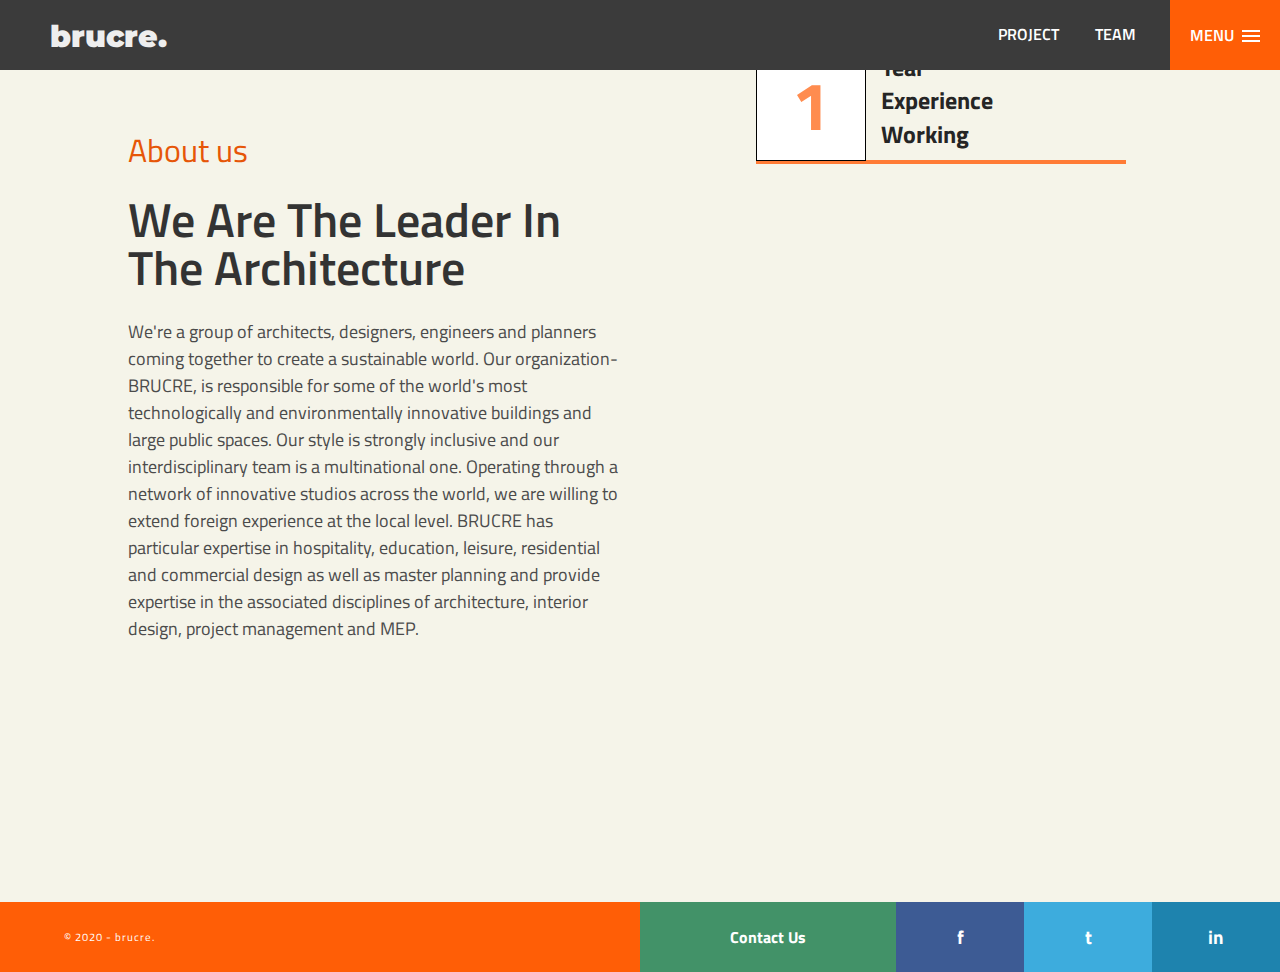
==== aboutUs.html @ 2bd073b2 "About us Added; Team Refactored" ====
<!DOCTYPE html>
<html lang="en">

<head>
    <meta http-equiv="Content-Type" content="text/html; charset=UTF-8" />
    <meta name="viewport" content="width=device-width, initial-scale=1, maximum-scale=1.0" />
    <title>Brucre.</title>

    <!-- CSS  -->
    <link href="https://fonts.googleapis.com/icon?family=Material+Icons" rel="stylesheet">
    <link href="https://fonts.googleapis.com/css2?family=Montserrat:wght@200;900&display=swap" rel="stylesheet">
    <link href='http://fonts.googleapis.com/css?family=Titillium+Web:400,600,700' rel='stylesheet' type='text/css'>
    <link href="https://fonts.googleapis.com/css2?family=Archivo+Black&display=swap" rel="stylesheet">
    <!-- <link href="css/materialize.css" type="text/css" rel="stylesheet" media="screen,projection" /> -->
    <link href="css/style.css" type="text/css" rel="stylesheet" media="screen,projection" />
    <link rel="stylesheet" type="text/css" href="css/navbar.css" />
    <link rel="stylesheet" type="text/css" href="css/aboutUs.css" />
    <link rel="stylesheet" type="text/css" href="css/footer.css" />

</head>

<body>
    <header>
        <a id="cd-logo" href="index.html">
            <h1 class="brand-logo">brucre.</h1>
        </a>

        <nav id="cd-top-nav">
            <ul>
                <li><a href="project.html">Project</a></li>
                <li><a href="team.html">Team</a></li>
            </ul>
        </nav>
        <a id="cd-menu-trigger" href="#0"><span class="cd-menu-text">Menu</span><span class="cd-menu-icon"></span></a>
    </header>
    <main class="cd-main-content">

        <!-- put your content here -->

        <section class="contain">
            <div class="section-left">
                <div>
                    <h1 class="about-title">About us</h1>
                    <h1 class="about-heading">
                        We Are The Leader In The Architecture
                    </h1>
                    <h1 class="about-body">
                        We're a group of architects, designers, engineers and planners coming together to create a
                        sustainable world. Our organization- BRUCRE, is responsible for some of the world's most
                        technologically and environmentally innovative buildings and large public spaces. Our style is
                        strongly inclusive and our interdisciplinary team is a multinational one. Operating through a
                        network of innovative studios across the world, we are willing to extend foreign experience at
                        the local level. BRUCRE has particular expertise in hospitality, education, leisure, residential
                        and commercial design as well as master planning and provide expertise in the associated
                        disciplines of architecture, interior design, project management and MEP.
                    </h1>
                </div>

            </div>
            <div class="section-right ">
               <!--Image Column-->
               <div class="image-column">
                <div class="inner-column">
                    <div class="image">
                        <img src="https://i.ibb.co/vQbkKj7/about.jpg" alt="">
                        <div class="overlay-box">
                            <div class="year-box"><span class="number">1</span>Year <br> Experience <br> Working</div>
                        </div>
                    </div>
                </div>
            </div>
            


            </div>
        </section>

    </main> <!-- cd-main-content -->

    <nav id="cd-lateral-nav">
        <ul class="cd-navigation">
            <li class="item-has-children">
                <a href="#0">Services</a>
                <ul class="sub-menu">
                    <li><a href="#0">Architectural Design</a></li>
                    <li><a href="#0">Interior Design</a></li>
                    <li><a href="#0">Project Management</a></li>
                    <li><a href="#0">Turnkey Development</a></li>
                </ul>
            </li> <!-- item-has-children -->


        </ul> <!-- cd-navigation -->

        <ul class="cd-navigation cd-single-item-wrapper">
            <li><a class="current" href="index.html">Home</a></li>
            <li><a href="project.html">Projects</a></li>
            <li><a href="#0">Pricing</a></li>
            <li><a href="#0">Support</a></li>
        </ul> <!-- cd-single-item-wrapper -->

        <ul class="cd-navigation cd-single-item-wrapper">
            <li><a href="aboutUs.html">About Us</a></li>
            <li><a href="team.html">Team</a></li>
            <li><a href="#0">Terms &amp; Conditions</a></li>
            <li><a href="#0">Careers</a></li>
            <li><a href="#0">Students</a></li>
        </ul> <!-- cd-single-item-wrapper -->

        <div class="cd-navigation socials">
            <a class="cd-twitter cd-img-replace" href="#0">Twitter</a>
            <a class="cd-github cd-img-replace" href="#0">Git Hub</a>
            <a class="cd-facebook cd-img-replace" href="#0">Facebook</a>
            <a class="cd-google cd-img-replace" href="#0">Google Plus</a>
        </div> <!-- socials -->
    </nav>


    <!-- FOOTER -->

    <footer>
        <div class="copyright">
            <p>&copy 2020 - brucre.</p>
        </div>
        <div class="social">
            <a href="#" class="support">Contact Us</a>
            <a href="#" class="face">f</a>
            <a href="#" class="tweet">t</a>
            <a href="#" class="linked">in</a>
        </div>
    </footer>
    <!-- END - FOOTER -->

    <!--  Scripts-->

    <script src="https://ajax.googleapis.com/ajax/libs/jquery/3.5.1/jquery.min.js"></script>
    <!-- <script src="js/materialize.js"></script> -->
    <script src="js/init.js"></script>
    <script></script>
</body>

</html>
---- css/style.css ----
/* @import url('https://fonts.googleapis.com/css2?family=Montserrat:wght@600&display=swap'); */


/* brucre hex #ff5e06 */

/* 
.nav-wrapper {
  height: 5rem;
}

.custom_theme {
  background: #1b1b1b;
} */

.brand-logo {
  font-family: 'Montserrat', sans-serif !important;
  font-weight: 900;
}

.desc {
  /* position: absolute;
  top: 100%; */
  width: 100%;
  height: auto;
  background: #ff5e06;
  color: #ffffff;
  text-align: center;
  overflow: hidden;


}

.descTitle {
  font-size: 4.3rem;
  margin: 15% 10% 0 10%;
  line-height: 5rem;
  font-family: 'Archivo Black', sans-serif;
}

.descBody {
  margin: 4% 10% 10% 10%;
  font-size: 1.2rem;
  line-height: 1.7rem;
  font-family: 'Montserrat', sans-serif !important;
  font-weight: 100;
}

@media screen and (max-width: 768px) {
  .descTitle {
    font-size: 2.3rem;
    margin: 10% 8% 0 8%;
    line-height: normal;

  }

  .descBody {
    margin: 4% 10% 10% 10%;
    font-size: 0.9rem;
  }
}
---- css/navbar.css ----
/* http://meyerweb.com/eric/tools/css/reset/ 
   v2.0 | 20110126
   License: none (public domain)
*/

html,
body,
div,
span,
applet,
object,
iframe,
h1,
h2,
h3,
h4,
h5,
h6,
p,
blockquote,
pre,
a,
abbr,
acronym,
address,
big,
cite,
code,
del,
dfn,
em,
img,
ins,
kbd,
q,
s,
samp,
small,
strike,
strong,
sub,
sup,
tt,
var,
b,
u,
i,
center,
dl,
dt,
dd,
ol,
ul,
li,
fieldset,
form,
label,
legend,
table,
caption,
tbody,
tfoot,
thead,
tr,
th,
td,
article,
aside,
canvas,
details,
embed,
figure,
figcaption,
footer,
header,
hgroup,
menu,
nav,
output,
ruby,
section,
summary,
time,
mark,
audio,
video {
    margin: 0;
    padding: 0;
    border: 0;
    font-size: 100%;
    font: inherit;
    vertical-align: baseline;
}

/* HTML5 display-role reset for older browsers */
article,
aside,
details,
figcaption,
figure,
footer,
header,
hgroup,
menu,
nav,
section,
main {
    display: block;
    
}

body {
    line-height: 1;
}

ol,
ul {
    list-style: none;
}

blockquote,
q {
    quotes: none;
}

blockquote:before,
blockquote:after,
q:before,
q:after {
    content: '';
    content: none;
}

table {
    border-collapse: collapse;
    border-spacing: 0;
}


/* -------------------------------- 

Primary style

-------------------------------- */
html * {
    -webkit-font-smoothing: antialiased;
    -moz-osx-font-smoothing: grayscale;
}

*,
*:after,
*:before {
    -webkit-box-sizing: border-box;
    -moz-box-sizing: border-box;
    box-sizing: border-box;
}

html,
body {
    /* you need to set this to assign to the main element a min height of 100% */
    height: 100%;
}

body {
    font-size: 100%;
    font-family: "Titillium Web", sans-serif !important;
    color: #4e6361;
    background-color: #f5f4e9;
}

a {
    color: #eeeeee;
    text-decoration: none;
}

/* -------------------------------- 
  
  Modules - reusable parts of our design
  
  -------------------------------- */
.cd-img-replace {
    /* replace text with a background-image */
    display: inline-block;
    overflow: hidden;
    text-indent: 100%;
    white-space: nowrap;
}

.overflow-hidden {
    overflow: hidden;
}

/* -------------------------------- 
  
  Main components 
  
  -------------------------------- */
.cd-main-content {
    /* set a min-height and a z-index to be sure that the main element completely covers the lateral menu */
    min-height: 100%;
    position: relative;
    background-color: #f5f4e9;
    z-index: 2;
    padding-top: 50px;
    /* Force Hardware Acceleration in WebKit */
    -webkit-transform: translateZ(0);
    -webkit-backface-visibility: hidden;
    -webkit-transition-property: -webkit-transform;
    -moz-transition-property: -moz-transform;
    transition-property: transform;
    -webkit-transition-duration: 0.4s;
    -moz-transition-duration: 0.4s;
    transition-duration: 0.4s;
}

.cd-main-content.lateral-menu-is-open {
    /* translate to show the lateral menu - all content needs to be put in the .cd-main-content to translate*/
    -webkit-transform: translateX(-260px);
    -moz-transform: translateX(-260px);
    -ms-transform: translateX(-260px);
    -o-transform: translateX(-260px);
    transform: translateX(-260px);
}

@media only screen and (min-width: 768px) {
    .cd-main-content {
        padding-top: 70px;
    }
}

header {
    position: fixed;
    top: 0;
    left: 0;
    height: 50px;
    width: 100%;

    /* navbar color */
    background: #3b3b3b;
    
    
    z-index: 3;
    /* Force Hardware Acceleration in WebKit */
    -webkit-transform: translateZ(0);
    -webkit-backface-visibility: hidden;
    -webkit-transition-property: -webkit-transform;
    -moz-transition-property: -moz-transform;
    transition-property: transform;
    -webkit-transition-duration: 0.4s;
    -moz-transition-duration: 0.4s;
    transition-duration: 0.4s;
}

header.lateral-menu-is-open {
    /* translate to show the lateral menu */
    -webkit-transform: translateX(-260px);
    -moz-transform: translateX(-260px);
    -ms-transform: translateX(-260px);
    -o-transform: translateX(-260px);
    transform: translateX(-260px);
}

header.is-fixed {
    position: fixed;
}

@media only screen and (min-width: 768px) {
    header {
        height: 70px;
    }
}

#cd-logo {
    display: block;
    float: none;
    text-align: center;
    margin: 12px 0 0 20px;
    font-size: 1.9rem;
}

#cd-logo img {
    display: block;
}

@media only screen and (min-width: 768px) {
    #cd-logo {
        margin: 22px 0 0 50px;
        float: left;
    }
}

#cd-top-nav {
    position: absolute;
    top: 0;
    right: 120px;
    height: 100%;
    display: none;
}

#cd-top-nav ul {
    height: 100%;
    padding-top: 18px;
}

#cd-top-nav li {
    display: inline-block;
    margin-right: 1em;
}

#cd-top-nav a {
    display: inline-block;
    padding: .5em;
    color: #FFF;
    text-transform: uppercase;
    font-weight: 600;
}

#cd-top-nav a.current {
    background-color: #242e30;
}

.no-touch #cd-top-nav a:hover {
    color: rgba(255, 255, 255, 0.7);
}

@media only screen and (min-width: 768px) {
    #cd-top-nav {
        display: block;
    }
}

#cd-menu-trigger {
    position: absolute;
    right: 0;
    top: 0;
    height: 100%;
    width: 50px;
    background-color: #ff5e06;
}

#cd-menu-trigger .cd-menu-text {
    height: 100%;
    text-transform: uppercase;
    color: #FFF;
    font-weight: 600;
    display: none;
}

#cd-menu-trigger .cd-menu-icon {
    /* this span is the central line in the menu menu */
    display: inline-block;
    position: absolute;
    left: 50%;
    top: 50%;
    bottom: auto;
    right: auto;
    -webkit-transform: translateX(-50%) translateY(-50%);
    -moz-transform: translateX(-50%) translateY(-50%);
    -ms-transform: translateX(-50%) translateY(-50%);
    -o-transform: translateX(-50%) translateY(-50%);
    transform: translateX(-50%) translateY(-50%);
    width: 18px;
    height: 2px;
    background-color: #FFF;
    /* these are the upper and lower lines in the menu menu */
}

#cd-menu-trigger .cd-menu-icon::before,
#cd-menu-trigger .cd-menu-icon:after {
    content: '';
    width: 100%;
    height: 100%;
    position: absolute;
    background-color: inherit;
    left: 0;
}

#cd-menu-trigger .cd-menu-icon::before {
    bottom: 5px;
}

#cd-menu-trigger .cd-menu-icon::after {
    top: 5px;
}

#cd-menu-trigger.is-clicked .cd-menu-icon {
    background-color: rgba(255, 255, 255, 0);
}

#cd-menu-trigger.is-clicked .cd-menu-icon::before,
#cd-menu-trigger.is-clicked .cd-menu-icon::after {
    background-color: white;
}

#cd-menu-trigger.is-clicked .cd-menu-icon::before {
    bottom: 0;
    -webkit-transform: rotate(45deg);
    -moz-transform: rotate(45deg);
    -ms-transform: rotate(45deg);
    -o-transform: rotate(45deg);
    transform: rotate(45deg);
}

#cd-menu-trigger.is-clicked .cd-menu-icon::after {
    top: 0;
    -webkit-transform: rotate(-45deg);
    -moz-transform: rotate(-45deg);
    -ms-transform: rotate(-45deg);
    -o-transform: rotate(-45deg);
    transform: rotate(-45deg);
}

@media only screen and (min-width: 768px) {
    #cd-menu-trigger {
        width: 110px;
        padding-left: 1.25em;
    }

    #cd-menu-trigger .cd-menu-text {
        display: inline-block;
        line-height: 70px;
    }

    #cd-menu-trigger .cd-menu-icon {
        left: auto;
        right: 1.25em;
        -webkit-transform: translateX(0);
        -moz-transform: translateX(0);
        -ms-transform: translateX(0);
        -o-transform: translateX(0);
        transform: translateX(0);
    }
}

#cd-lateral-nav {
    position: fixed;
    height: 100%;
    right: 0;
    top: 0;
    visibility: hidden;
    /* the secondary navigation is covered by the main element */
    z-index: 1;
    width: 260px;
    background-color: #242e30;
    overflow-y: auto;
    /* Force Hardware Acceleration in WebKit */
    -webkit-transform: translateZ(0);
    -webkit-backface-visibility: hidden;
    -webkit-transition: -webkit-transform .4s 0s, visibility 0s .4s;
    -moz-transition: -moz-transform .4s 0s, visibility 0s .4s;
    transition: transform .4s 0s, visibility 0s .4s;
    /* this creates the subtle slide in animation of the navigation */
    -webkit-transform: translateX(80px);
    -moz-transform: translateX(80px);
    -ms-transform: translateX(80px);
    -o-transform: translateX(80px);
    transform: translateX(80px);
}

#cd-lateral-nav .cd-navigation {
    margin: 10px 0 16px;
}

#cd-lateral-nav .sub-menu {
    padding: 0 10px 20px 15px;
    display: none;
}

#cd-lateral-nav a {
    display: block;
    line-height: 2em;
    padding: 0 16px 0 32px;
    color: #aab5b7;
}

#cd-lateral-nav a.current {
    background-color: #3a4a4d;
    color: #FFF;
}

.no-touch #cd-lateral-nav a:hover {
    color: #FFF;
}

@media only screen and (min-width: 768px) {
    #cd-lateral-nav .cd-navigation {
        margin: 20px 0;
    }
}

#cd-lateral-nav.lateral-menu-is-open {
    -webkit-transform: translateX(0);
    -moz-transform: translateX(0);
    -ms-transform: translateX(0);
    -o-transform: translateX(0);
    transform: translateX(0);
    visibility: visible;
    -webkit-transition: -webkit-transform .4s 0s, visibility 0s 0s;
    -moz-transition: -moz-transform .4s 0s, visibility 0s 0s;
    transition: transform .4s 0s, visibility 0s 0s;
    /* smooth the scrolling on touch devices - webkit browsers */
    -webkit-overflow-scrolling: touch;
}

/* style menu items which have a submenu  */
#cd-lateral-nav .item-has-children>a {
    position: relative;
    text-transform: uppercase;
    font-weight: 600;
    /* this is the right arrow to show that the item has a submenu  */
}

#cd-lateral-nav .item-has-children>a::after {
    content: '';
    display: block;
    height: 11px;
    width: 8px;
    position: absolute;
    top: 50%;
    bottom: auto;
    -webkit-transform: translateY(-50%);
    -moz-transform: translateY(-50%);
    -ms-transform: translateY(-50%);
    -o-transform: translateY(-50%);
    transform: translateY(-50%);
    right: 1em;
    background: url("../img/cd-arrow.svg") no-repeat center center;
    background-size: 8px 11px;
    -webkit-transition-property: -webkit-transform;
    -moz-transition-property: -moz-transform;
    transition-property: transform;
    -webkit-transition-duration: 0.2s;
    -moz-transition-duration: 0.2s;
    transition-duration: 0.2s;
}

#cd-lateral-nav .item-has-children>a.submenu-open::after {
    -webkit-transform: translateY(-50%) rotate(90deg);
    -moz-transform: translateY(-50%) rotate(90deg);
    -ms-transform: translateY(-50%) rotate(90deg);
    -o-transform: translateY(-50%) rotate(90deg);
    transform: translateY(-50%) rotate(90deg);
}

#cd-lateral-nav .socials {
    padding: 0 32px;
}

#cd-lateral-nav .socials:after {
    content: "";
    display: table;
    clear: both;
}

#cd-lateral-nav .socials a {
    height: 32px;
    width: 32px;
    float: left;
    padding: 0;
    background-image: url("../img/cd-socials.svg");
    background-repeat: no-repeat;
    background-size: 128px 64px;
    background-color: #FFF;
    margin-right: .5em;
    border-radius: 0.25em;
}

#cd-lateral-nav .socials a.cd-twitter {
    background-position: 0 0;
}

#cd-lateral-nav .socials a.cd-github {
    background-position: -32px 0;
}

#cd-lateral-nav .socials a.cd-facebook {
    background-position: -64px 0;
}

#cd-lateral-nav .socials a.cd-google {
    background-position: -96px 0;
}

.no-touch #cd-lateral-nav .socials a:hover {
    background-color: #4e6361;
}

.no-touch #cd-lateral-nav .socials a:hover.cd-twitter {
    background-position: 0 -32px;
}

.no-touch #cd-lateral-nav .socials a:hover.cd-github {
    background-position: -32px -32px;
}

.no-touch #cd-lateral-nav .socials a:hover.cd-facebook {
    background-position: -64px -32px;
}

.no-touch #cd-lateral-nav .socials a:hover.cd-google {
    background-position: -96px -32px;
}
---- css/aboutUs.css ----
.contain {
    /* margin: 100px auto; */
    padding: 5% 10%;
}

.section-left {
    padding: 0;
    width: 50%;
    float: left;
}

.section-right {
    padding: 0;
    width: 50%;
    float: right;
}

@media (max-width: 600px) {
    .section-left {
        width: 100%;
    }

    .section-right {
        width: 100%;
    }
}

.about-title {
    font-size: 2rem !important;
    margin-bottom: 20px;
    color: #e65608;

}

.about-heading {
    padding: 2% 5%;
    padding-left: 0;
    font-size: 3rem !important;
    font-weight: 600;
    color: rgb(51, 51, 51);
}

.about-body {
    padding: 3%;
    padding-left: 0;
    color: rgb(75, 75, 75);
    font-size: 1.1rem !important;
    line-height: normal;

}


.image-column {
    padding: 5%;
    position: relative;
    margin-bottom: 50px;
}

.image-column .inner-column {
    position: relative;
    padding: 40px 40px 0px 0px;
    margin-left: 50px;
}

.image-column .inner-column:after {
    position: absolute;
    content: '';
    right: 0px;
    top: 0px;
    left: 40px;
    bottom: 100px;
    z-index: -1;
    border: 2px solid #ff7b35;
}

.image-column .inner-column .image {
    position: relative;
}

.image-column .inner-column .image:before {
    position: absolute;
    content: '';
    left: -50px;
    bottom: -50px;
    width: 299px;
    height: 299px;
    background: url(img/pattern-2.png) no-repeat;
}

.image-column .inner-column .image img {
    position: relative;
    width: 100%;
    display: block;
}

.image-column .inner-column .image .overlay-box {
    position: absolute;
    left: 40px;
    bottom: 48px;
}

.image-column .inner-column .image .overlay-box .year-box {
    position: relative;
    color: #252525;
    font-size: 24px;
    font-weight: 700;
    line-height: 1.4em;
    padding-left: 125px;
}

.image-column .inner-column .image .overlay-box .year-box .number {
    position: absolute;
    left: 0px;
    top: 0px;
    width: 110px;
    height: 110px;
    color: #ff8c4f;
    font-size: 68px;
    font-weight: 700;
    line-height: 105px;
    text-align: center;
    background-color: #ffffff;
    border: 1px solid #000000;
}

@media (max-width: 600px) {
    .section-left {
        width: 100%;
    }

    .section-right {
        width: 100%;
    }

    .image-column {
        padding: 0;
    }

}
---- css/footer.css ----
@import url(https://fonts.googleapis.com/css?family=Raleway);

/* Colors */
* {
    margin: 0;
    padding: 0;
    -moz-box-sizing: border-box;
    -webkit-box-sizing: border-box;
    box-sizing: border-box;
}



footer {
    width: 100%;
    display: inline-block;
    margin: 0 0 !important;
    padding: 0 !important;
    height: 70px;
    background-color: #ff5e06;
    transform: translateY(2px);
}

footer .copyright {
    width: 50%;
    float: left;
}

@media (max-width: 600px) {
    footer .copyright {
        width: 100%;
    }
}

footer .copyright p {
    padding-left: 10%;
    color: white;
    font-size: 0.7em;
    line-height: 70px;
    /* text-transform: capitalize; */
    letter-spacing: 1px;
}

@media (max-width: 600px) {
    footer .copyright p {
        text-align: center;
        padding: 0;
    }
}

footer .social {
    width: 50%;
    float: right;
}

@media (max-width: 600px) {
    footer .social {
        width: 100%;
    }
}

footer .social a {
    float: left;
    line-height: 70px;
    text-decoration: none;
    color: white;
    text-align: center;
    font-weight: bold;
    -moz-transition: all, 0.3s;
    -o-transition: all, 0.3s;
    -webkit-transition: all, 0.3s;
    transition: all, 0.3s;
}

footer .social a:hover {
    background-color: #222;
    -moz-transition: all, 0.3s;
    -o-transition: all, 0.3s;
    -webkit-transition: all, 0.3s;
    transition: all, 0.3s;
}

.linked {
    background-color: #1E83AE;
    font-size: 1.2em;
    width: 20%;
}

.face {
    background-color: #3D5B94;
    font-size: 1.2em;
    width: 20%;
}

.tweet {
    background-color: #3DACDD;
    font-size: 1.2em;
    width: 20%;
}

.support {
    background-color: #429268;
    font-size: 1em;
    width: 40%;
}
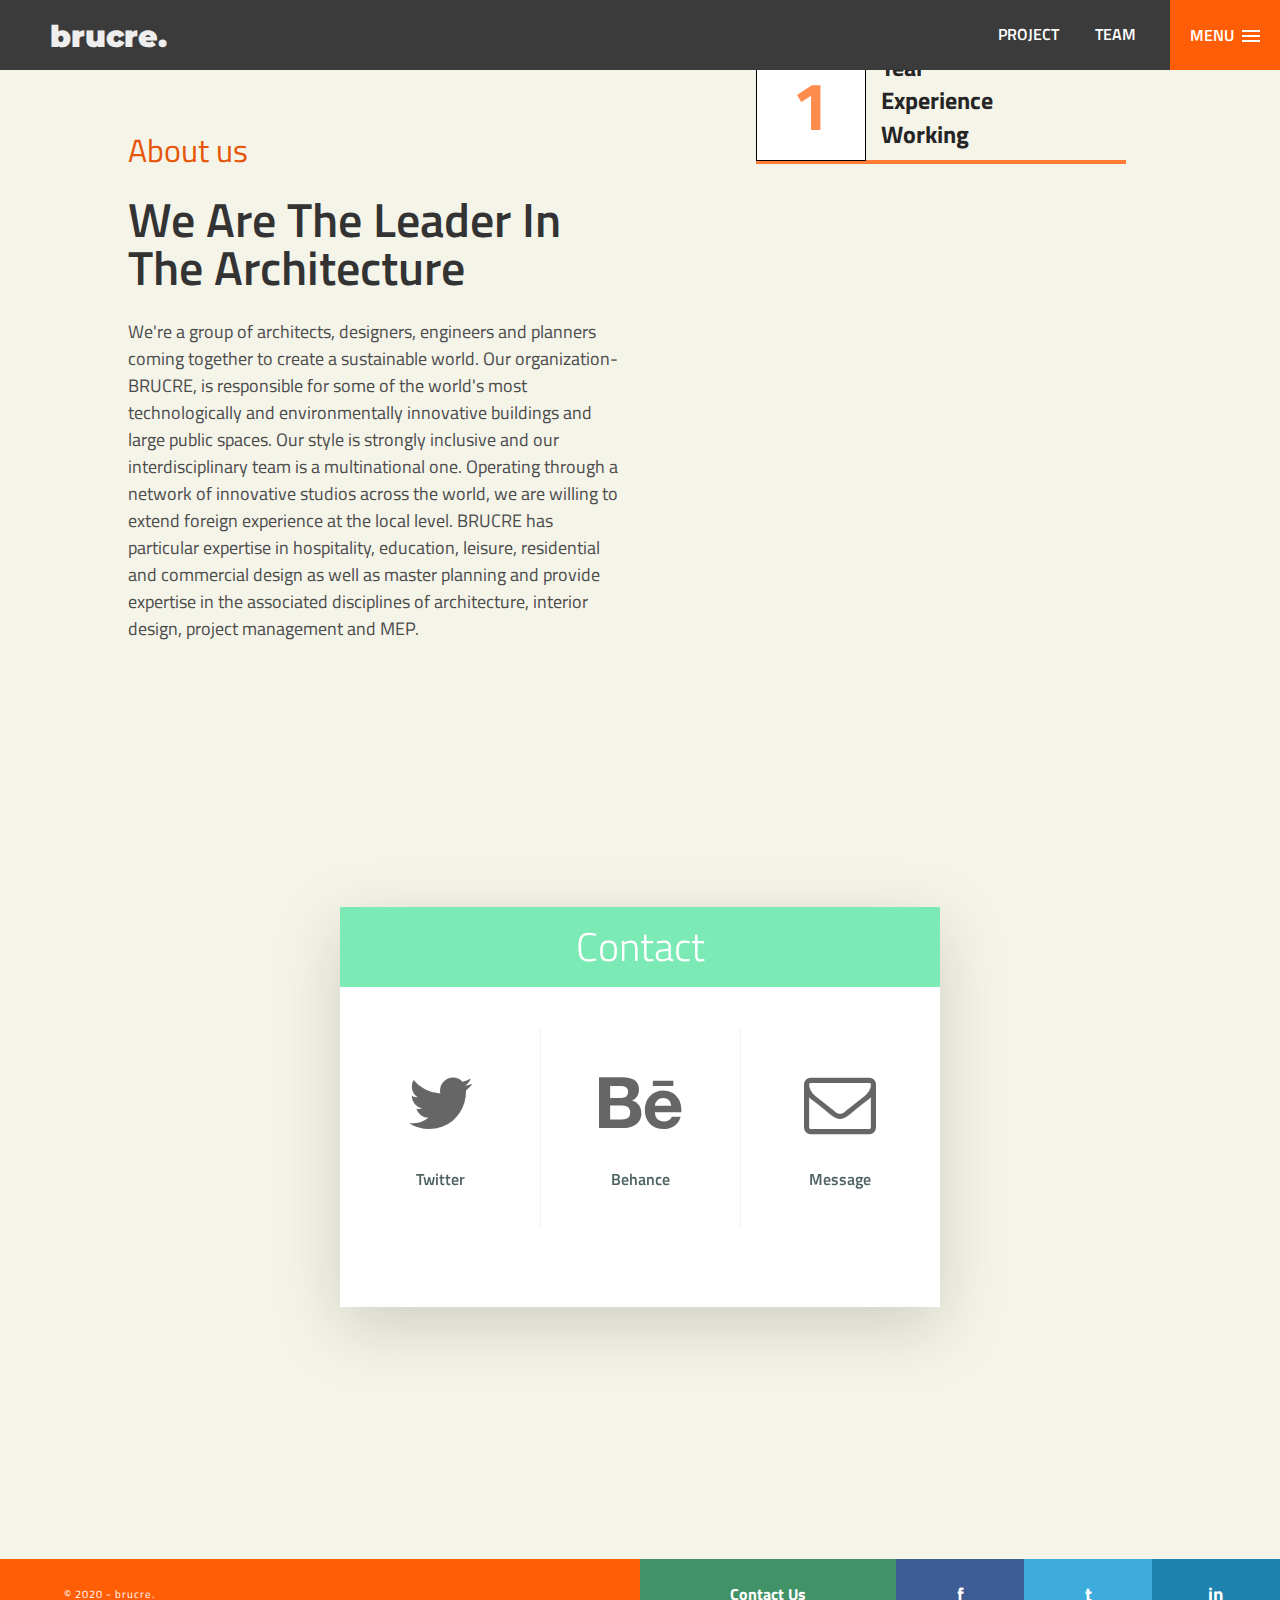
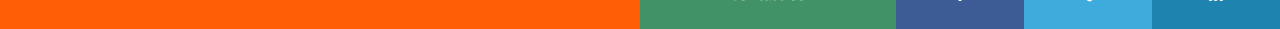
==== commit 345e7349: "Contact Us added" ====
--- a/aboutUs.html
+++ b/aboutUs.html
@@ -8,14 +8,19 @@
 
     <!-- CSS  -->
     <link href="https://fonts.googleapis.com/icon?family=Material+Icons" rel="stylesheet">
+    <link rel="stylesheet" href="https://cdnjs.cloudflare.com/ajax/libs/font-awesome/4.7.0/css/font-awesome.min.css">
     <link href="https://fonts.googleapis.com/css2?family=Montserrat:wght@200;900&display=swap" rel="stylesheet">
     <link href='http://fonts.googleapis.com/css?family=Titillium+Web:400,600,700' rel='stylesheet' type='text/css'>
     <link href="https://fonts.googleapis.com/css2?family=Archivo+Black&display=swap" rel="stylesheet">
     <!-- <link href="css/materialize.css" type="text/css" rel="stylesheet" media="screen,projection" /> -->
-    <link href="css/style.css" type="text/css" rel="stylesheet" media="screen,projection" />
+    <link rel="stylesheet" type="text/css" href="css/style.css" />
+    <link rel="stylesheet" type="text/css" href="css/contact.css" />
+    <link rel="stylesheet" type="text/css" href="css/aboutUs.css" />
+    <link rel="stylesheet" type="text/css" href="css/team.css" />
+    <link rel="stylesheet" type="text/css" href="css/slider.css" />
+    <link rel="stylesheet" type="text/css" href="css/projects-index.css" />
+    <link rel="stylesheet" type="text/css" href="css/footer.css" />
     <link rel="stylesheet" type="text/css" href="css/navbar.css" />
-    <link rel="stylesheet" type="text/css" href="css/aboutUs.css" />
-    <link rel="stylesheet" type="text/css" href="css/footer.css" />
 
 </head>
 
@@ -27,7 +32,7 @@
 
         <nav id="cd-top-nav">
             <ul>
-                <li><a href="project.html">Project</a></li>
+                <li><a href="index.html#project">Project</a></li>
                 <li><a href="team.html">Team</a></li>
             </ul>
         </nav>
@@ -58,23 +63,69 @@
 
             </div>
             <div class="section-right ">
-               <!--Image Column-->
-               <div class="image-column">
-                <div class="inner-column">
-                    <div class="image">
-                        <img src="https://i.ibb.co/vQbkKj7/about.jpg" alt="">
-                        <div class="overlay-box">
-                            <div class="year-box"><span class="number">1</span>Year <br> Experience <br> Working</div>
+                <!--Image Column-->
+                <div class="image-column">
+                    <div class="inner-column">
+                        <div class="image">
+                            <img src="https://i.ibb.co/vQbkKj7/about.jpg" alt="">
+                            <div class="overlay-box">
+                                <div class="year-box"><span class="number">1</span>Year <br> Experience <br> Working
+                                </div>
+                            </div>
                         </div>
                     </div>
                 </div>
-            </div>
-            
+
 
 
             </div>
         </section>
+        <div class="finished"><i class="fa fa-check"></i> Message Sent</div>
+        <div class="table" id="contact">
+            <div class="table-cell">
+                <div class="modal">
+                    <div class="frontside">
+                        <h1>Contact</h1>
+                        <div class="row">
+                            <div class="col twitter">
+                                <h2><i class="fa fa-twitter"></i></h2>
+                                Twitter
+                            </div></a>
+                            <div class="col dribbble">
+                                <h2><i class="fa fa-behance"></i></h2>Behance
+                            </div>
+                            <div class="col message">
+                                <h2><i class="fa fa-envelope-o"></i></h2>Message
+                            </div>
+                        </div>
 
+
+                    </div>
+                    <div class="backside">
+                        <div class="close"></div>
+                        <label>Name<input id="name" type="text" /></label>
+                        <label>Email Address<input type="email" /></label>
+                        <label>Message<textarea></textarea></label>
+                        <button>Send it!</button>
+                    </div>
+                </div>
+            </div>
+        </div>
+
+        <!-- FOOTER -->
+
+        <footer>
+            <div class="copyright">
+                <p>&copy 2020 - brucre.</p>
+            </div>
+            <div class="social">
+                <a href="#" class="support">Contact Us</a>
+                <a href="#" class="face">f</a>
+                <a href="#" class="tweet">t</a>
+                <a href="#" class="linked">in</a>
+            </div>
+        </footer>
+        <!-- END - FOOTER -->
     </main> <!-- cd-main-content -->
 
     <nav id="cd-lateral-nav">
@@ -94,17 +145,15 @@
 
         <ul class="cd-navigation cd-single-item-wrapper">
             <li><a class="current" href="index.html">Home</a></li>
-            <li><a href="project.html">Projects</a></li>
+            <li><a href="index.html#project">Projects</a></li>
             <li><a href="#0">Pricing</a></li>
-            <li><a href="#0">Support</a></li>
         </ul> <!-- cd-single-item-wrapper -->
 
         <ul class="cd-navigation cd-single-item-wrapper">
+            <li><a href="team.html">Team</a></li>
             <li><a href="aboutUs.html">About Us</a></li>
-            <li><a href="team.html">Team</a></li>
-            <li><a href="#0">Terms &amp; Conditions</a></li>
-            <li><a href="#0">Careers</a></li>
-            <li><a href="#0">Students</a></li>
+            <li><a href="aboutUs.html#contact">Contact Us</a></li>
+
         </ul> <!-- cd-single-item-wrapper -->
 
         <div class="cd-navigation socials">
@@ -116,21 +165,6 @@
     </nav>
 
 
-    <!-- FOOTER -->
-
-    <footer>
-        <div class="copyright">
-            <p>&copy 2020 - brucre.</p>
-        </div>
-        <div class="social">
-            <a href="#" class="support">Contact Us</a>
-            <a href="#" class="face">f</a>
-            <a href="#" class="tweet">t</a>
-            <a href="#" class="linked">in</a>
-        </div>
-    </footer>
-    <!-- END - FOOTER -->
-
     <!--  Scripts-->
 
     <script src="https://ajax.googleapis.com/ajax/libs/jquery/3.5.1/jquery.min.js"></script>
--- a/css/contact.css
+++ b/css/contact.css
@@ -0,0 +1,234 @@
+*,
+*:before,
+*:after {
+    box-sizing: border-box;
+}
+
+.table {
+    display: table;
+    width: 100%;
+    position: absoulte;
+    height: 100vh;
+}
+
+.table-cell {
+    display: table-cell;
+    vertical-align: middle;
+    position: relative;
+    -webkit-perspective: 1000px;
+    perspective: 1000px;
+}
+
+.modal {
+    position: relative;
+    -webkit-transform-style: preserve-3d;
+    transform-style: preserve-3d;
+    width: 600px;
+    height: 400px;
+    margin: 0 auto;
+    -webkit-transition: all 0.5s;
+    transition: all 0.5s;
+}
+
+.modal h1 {
+    font-weight: 300;
+    font-size: 40px;
+    text-align: center;
+    padding: 20px;
+    margin: 0;
+    background: #7CEAB4;
+    color: #fff;
+}
+
+.modal .backside {
+    -webkit-transform: rotateX(180deg) rotateZ(-90deg);
+    transform: rotateX(180deg) rotateZ(-90deg);
+    background-color: #fff;
+    position: absolute;
+    padding: 40px;
+    height: 600px;
+    width: 400px;
+    top: 50%;
+    margin-top: -300px;
+    left: 50%;
+    margin-left: -200px;
+    z-index: 0;
+    box-shadow: 0 20px 60px rgba(122, 122, 105, 0.3);
+    -webkit-backface-visibility: hidden;
+    backface-visibility: hidden;
+}
+
+.modal .backside .close {
+    position: absolute;
+    top: 10px;
+    right: 10px;
+    width: 30px;
+    height: 30px;
+    cursor: pointer;
+}
+
+.modal .backside .close:before,
+.modal .backside .close:after {
+    width: 2px;
+    left: 14px;
+    height: 20px;
+    position: absolute;
+    top: 5px;
+    display: block;
+    content: '';
+    background-color: #666666;
+    -webkit-transform: rotate(45deg);
+    transform: rotate(45deg);
+}
+
+.modal .backside .close:after {
+    -webkit-transform: rotate(-45deg);
+    transform: rotate(-45deg);
+}
+
+.modal .backside input,
+.modal .backside textarea {
+    width: 100%;
+    margin: 0;
+    -webkit-appearance: none;
+    border: 1px solid #dadad5;
+    border-radius: 3px;
+    outline: none;
+    padding: 10px;
+    font-size: 16px;
+    font-weight: normal;
+    line-height: 1.4;
+    margin: 5px 0 30px 0;
+    color: rgba(0, 0, 0, 0.85);
+    box-shadow: 0 0 0 #F2F2F0;
+    -webkit-transition: all 0.3s;
+    transition: all 0.3s;
+}
+
+.modal .backside input:focus,
+.modal .backside textarea:focus {
+    box-shadow: 0 5px 10px #f0f0ed;
+}
+
+.modal .backside textarea {
+    height: 210px;
+    resize: none;
+    line-height: 1.7;
+}
+
+.modal .backside label {
+    font-size: 14px;
+    font-weight: bold;
+    color: rgba(0, 0, 0, 0.6);
+}
+
+.modal .backside button {
+    -webkit-appearance: none;
+    background-color: #7CEAB4;
+    color: #fff;
+    border: none;
+    width: 100%;
+    text-align: center;
+    line-height: 44px;
+    outline: none;
+}
+
+.modal .frontside {
+    -webkit-backface-visibility: hidden;
+    backface-visibility: hidden;
+    background: #fff;
+    box-shadow: 0 20px 60px rgba(122, 122, 105, 0.3);
+    position: absolute;
+    top: 0;
+    left: 0;
+    width: 100%;
+    height: 100%;
+}
+
+.modal.flipped {
+    -webkit-transform: rotateX(180deg) rotateZ(-90deg);
+    transform: rotateX(180deg) rotateZ(-90deg);
+}
+
+.modal.flipped .col {
+    cursor: default;
+}
+
+.row {
+    position: relative;
+    margin-top: 40px;
+}
+
+.row:after {
+    content: '';
+    display: block;
+    clear: both;
+    position: relative;
+}
+
+.col {
+    width: 33.333%;
+    float: left;
+    border-left: 1px solid #F2F2F0;
+    padding: 40px;
+    font-size: 16px;
+    font-weight: 600;
+    font-color: rgba(0, 0, 0, 0.85);
+    text-align: center;
+    cursor: pointer;
+}
+
+.col:first-child {
+    border-color: transparent;
+}
+
+.col h2 {
+    font-size: 72px;
+    margin: 0;
+    margin-bottom: 32px;
+    color: rgba(0, 0, 0, 0.6);
+    padding: 0;
+    line-height: 64px;
+}
+
+.col:hover {
+    cursor: pointer;
+}
+
+.col:hover h2 {
+    color: rgba(0, 0, 0, 0.75);
+}
+
+.finished {
+    width: 200px;
+    height: 40px;
+    line-height: 40px;
+    color: #1cb168;
+    font-weight: 600;
+    font-size: 16px;
+    opacity: 0;
+    top: 50%;
+    margin-top: -20px;
+    left: 50%;
+    margin-left: -100px;
+    -webkit-transition: opacity 1s;
+    transition: opacity 1s;
+    position: absolute;
+    text-align: center;
+}
+
+.finished.show {
+    opacity: 1;
+}
+
+@media screen and (max-width: 768px) {
+    .modal {
+        width: 90%;
+        height: 60%;
+    }
+
+    .col h2 {
+        font-size: 45px;
+
+    }
+}--- a/css/team.css
+++ b/css/team.css
@@ -0,0 +1,228 @@
+.at-section__title {
+    margin: 0 0 070px;
+    color: #000;
+    font-size: 3.5rem;
+    font-weight: 300;
+    line-height: 2.625rem;
+    text-align: center;
+}
+
+.at-grid {
+    display: -webkit-box;
+    display: flex;
+    -webkit-box-orient: horizontal;
+    -webkit-box-direction: normal;
+    flex-direction: row;
+    flex-wrap: wrap;
+    background: #FFF;
+    border: 1px solid #E2E9ED;
+}
+
+.at-grid[data-column="1"] .at-column {
+    width: 100%;
+    max-width: 100%;
+    min-width: 100%;
+    flex-basis: 100%;
+}
+
+.at-grid[data-column="2"] .at-column {
+    width: 50%;
+    max-width: 50%;
+    min-width: 50%;
+    flex-basis: 50%;
+}
+
+.at-grid[data-column="3"] .at-column {
+    width: 33.3333333333%;
+    max-width: 33.3333333333%;
+    min-width: 33.3333333333%;
+    flex-basis: 33.3333333333%;
+}
+
+.at-grid[data-column="4"] .at-column {
+    width: 25%;
+    max-width: 25%;
+    min-width: 25%;
+    flex-basis: 25%;
+}
+
+.at-grid[data-column="5"] .at-column {
+    width: 20%;
+    max-width: 20%;
+    min-width: 20%;
+    flex-basis: 20%;
+}
+
+.at-grid[data-column="6"] .at-column {
+    width: 16.6666666667%;
+    max-width: 16.6666666667%;
+    min-width: 16.6666666667%;
+    flex-basis: 16.6666666667%;
+}
+
+/* 
+.at-grid[data-column="7"] .at-column {
+    width: 14.2857142857%;
+    max-width: 14.2857142857%;
+    min-width: 14.2857142857%;
+    flex-basis: 14.2857142857%;
+}
+
+.at-grid[data-column="8"] .at-column {
+    width: 12.5%;
+    max-width: 12.5%;
+    min-width: 12.5%;
+    flex-basis: 12.5%;
+}
+
+.at-grid[data-column="9"] .at-column {
+    width: 11.1111111111%;
+    max-width: 11.1111111111%;
+    min-width: 11.1111111111%;
+    flex-basis: 11.1111111111%;
+} */
+
+.at-column {
+    z-index: 0;
+    position: relative;
+    background: #FFF;
+    box-shadow: 0 0 0 1px #E2E9ED;
+    padding: 10px;
+    box-sizing: border-box;
+    -webkit-transition: box-shadow 0.2s ease, z-index 0s 0.2s ease, -webkit-transform 0.2s ease;
+    transition: box-shadow 0.2s ease, z-index 0s 0.2s ease, -webkit-transform 0.2s ease;
+    transition: box-shadow 0.2s ease, transform 0.2s ease, z-index 0s 0.2s ease;
+    transition: box-shadow 0.2s ease, transform 0.2s ease, z-index 0s 0.2s ease, -webkit-transform 0.2s ease;
+}
+
+.at-column:before {
+    content: "";
+    display: block;
+    padding-top: 100%;
+}
+
+.at-column:hover {
+    z-index: 1;
+    box-shadow: 0 8px 50px rgba(0, 0, 0, 0.2);
+    -webkit-transform: scale(1.05);
+    transform: scale(1.05);
+    -webkit-transition: box-shadow 0.2s ease, z-index 0s 0s ease, -webkit-transform 0.2s ease;
+    transition: box-shadow 0.2s ease, z-index 0s 0s ease, -webkit-transform 0.2s ease;
+    transition: box-shadow 0.2s ease, transform 0.2s ease, z-index 0s 0s ease;
+    transition: box-shadow 0.2s ease, transform 0.2s ease, z-index 0s 0s ease, -webkit-transform 0.2s ease;
+}
+
+.at-column:hover .at-social {
+    margin: 16px 0 0;
+    opacity: 1;
+}
+
+@media (max-width: 800px) {
+    .at-column {
+        width: 50% !important;
+        max-width: 50% !important;
+        min-width: 50% !important;
+        flex-basis: 50% !important;
+    }
+}
+
+@media (max-width: 600px) {
+    .at-column {
+        width: 100% !important;
+        max-width: 100% !important;
+        min-width: 100% !important;
+        flex-basis: 100% !important;
+    }
+}
+
+.at-user {
+    position: absolute;
+    top: 50%;
+    left: 0;
+    width: 100%;
+    -webkit-transform: translate(0, -50%);
+    transform: translate(0, -50%);
+    text-align: center;
+}
+
+.at-user__avatar {
+    width: 98px;
+    height: 98px;
+    border-radius: 100%;
+    margin: 0 auto 20px;
+    overflow: hidden;
+}
+
+.at-user__avatar img {
+    display: block;
+    width: 100%;
+    max-width: 100%;
+}
+
+.at-user__name {
+    color: #313435;
+    font-family: 'Roboto', sans-serif;
+    font-size: 1.5rem;
+    font-weight: 500;
+    line-height: 2.625rem;
+}
+
+.at-user__title {
+    color: #6F808A;
+    font-family: 'Roboto', sans-serif;
+    font-size: 0.875rem;
+    line-height: 2.375rem;
+}
+
+.at-social {
+    margin: 0 0 -18px;
+    opacity: 0;
+    -webkit-transition: margin 0.2s ease, opacity 0.2s ease;
+    transition: margin 0.2s ease, opacity 0.2s ease;
+}
+
+.at-social__item {
+    display: inline-block;
+    margin: 0 10px;
+}
+
+.at-social__item a {
+    display: block;
+}
+
+.at-social__item svg {
+    fill: #515F65;
+    display: block;
+    height: 18px;
+    -webkit-transition: fill 0.2s ease;
+    transition: fill 0.2s ease;
+}
+
+.at-social__item svg:hover {
+    fill: #788D96;
+}
+
+
+.container-team {
+    /* height: 100%; */
+    max-width: 1300px;
+    width: 100%;
+    margin: 100px auto ;
+    padding: 0 30px;
+    box-sizing: border-box;
+    -webkit-transform-origin: top center;
+    transform-origin: top center;
+    /* -webkit-transform: scale(0.8);
+    transform: scale(0.9); */
+}
+.team-body{
+    color: #000;
+    padding: 5%;
+}
+@media screen and (max-width: 768px) {}
+
+.cd-main-content {
+
+    background-color: #dfffa3;
+}
+
--- a/css/slider.css
+++ b/css/slider.css
@@ -0,0 +1,364 @@
+.cb-slideshow,
+.cb-slideshow:after {
+    width: 100%;
+    height: 100%;
+    top: 0px;
+    left: 0px;
+    z-index: 0;
+}
+
+.cb-slideshow:after {
+    content: '';
+    position: fixed;
+
+    background: transparent url(../img/pattern.png) repeat top left;
+}
+
+.cb-slideshow li span {
+    width: 100%;
+    height: 100%;
+    position: absolute;
+    top: 0px;
+    left: 0px;
+    color: transparent;
+    background-size: cover;
+    background-position: 50% 50%;
+    background-repeat: none;
+    opacity: 0;
+    z-index: 0;
+    -webkit-backface-visibility: hidden;
+    -webkit-animation: imageAnimation 24s linear infinite 0s;
+    -moz-animation: imageAnimation 24s linear infinite 0s;
+    -o-animation: imageAnimation 24s linear infinite 0s;
+    -ms-animation: imageAnimation 24s linear infinite 0s;
+    animation: imageAnimation 24s linear infinite 0s;
+}
+
+.cb-slideshow li div {
+    z-index: 1000;
+    position: absolute;
+    bottom: 30px;
+    left: 0px;
+    width: 100%;
+    text-align: center;
+    opacity: 0;
+    color: #fff;
+    -webkit-animation: titleAnimation 24s linear infinite 0s;
+    -moz-animation: titleAnimation 24s linear infinite 0s;
+    -o-animation: titleAnimation 24s linear infinite 0s;
+    -ms-animation: titleAnimation 24s linear infinite 0s;
+    animation: titleAnimation 24s linear infinite 0s;
+}
+
+.cb-slideshow li div h3 {
+    /* font-family: 'BebasNeueRegular', 'Arial Narrow', Arial, sans-serif; */
+    /* font-family: "Titillium Web", sans-serif; */
+    font-size: 100px;
+    padding: 0;
+    line-height: 200px;
+}
+
+
+.cb-slideshow li:nth-child(1) span {
+    background-image: url(../img/1.jpg)
+}
+
+.cb-slideshow li:nth-child(2) span {
+    background-image: url(../img/2.jpg);
+    -webkit-animation-delay: 6s;
+    -moz-animation-delay: 6s;
+    -o-animation-delay: 6s;
+    -ms-animation-delay: 6s;
+    animation-delay: 6s;
+}
+
+.cb-slideshow li:nth-child(3) span {
+    background-image: url(../img/3.jpg);
+    -webkit-animation-delay: 12s;
+    -moz-animation-delay: 12s;
+    -o-animation-delay: 12s;
+    -ms-animation-delay: 12s;
+    animation-delay: 12s;
+}
+
+.cb-slideshow li:nth-child(4) span {
+    background-image: url(../img/4.jpg);
+    -webkit-animation-delay: 18s;
+    -moz-animation-delay: 18s;
+    -o-animation-delay: 18s;
+    -ms-animation-delay: 18s;
+    animation-delay: 18s;
+}
+
+.cb-slideshow li:nth-child(2) div {
+    -webkit-animation-delay: 6s;
+    -moz-animation-delay: 6s;
+    -o-animation-delay: 6s;
+    -ms-animation-delay: 6s;
+    animation-delay: 6s;
+}
+
+.cb-slideshow li:nth-child(3) div {
+    -webkit-animation-delay: 12s;
+    -moz-animation-delay: 12s;
+    -o-animation-delay: 12s;
+    -ms-animation-delay: 12s;
+    animation-delay: 12s;
+}
+
+.cb-slideshow li:nth-child(4) div {
+    -webkit-animation-delay: 18s;
+    -moz-animation-delay: 18s;
+    -o-animation-delay: 18s;
+    -ms-animation-delay: 18s;
+    animation-delay: 18s;
+}
+
+/* Animation for the slideshow images */
+@-webkit-keyframes imageAnimation {
+    0% {
+        opacity: 0;
+        -webkit-animation-timing-function: ease-in;
+    }
+
+    8% {
+        opacity: 1;
+        -webkit-animation-timing-function: ease-out;
+    }
+
+    17% {
+        opacity: 1
+    }
+
+    25% {
+        opacity: 0
+    }
+
+    100% {
+        opacity: 0
+    }
+}
+
+@-moz-keyframes imageAnimation {
+    0% {
+        opacity: 0;
+        -moz-animation-timing-function: ease-in;
+    }
+
+    8% {
+        opacity: 1;
+        -moz-animation-timing-function: ease-out;
+    }
+
+    17% {
+        opacity: 1
+    }
+
+    25% {
+        opacity: 0
+    }
+
+    100% {
+        opacity: 0
+    }
+}
+
+@-o-keyframes imageAnimation {
+    0% {
+        opacity: 0;
+        -o-animation-timing-function: ease-in;
+    }
+
+    8% {
+        opacity: 1;
+        -o-animation-timing-function: ease-out;
+    }
+
+    17% {
+        opacity: 1
+    }
+
+    25% {
+        opacity: 0
+    }
+
+    100% {
+        opacity: 0
+    }
+}
+
+@-ms-keyframes imageAnimation {
+    0% {
+        opacity: 0;
+        -ms-animation-timing-function: ease-in;
+    }
+
+    8% {
+        opacity: 1;
+        -ms-animation-timing-function: ease-out;
+    }
+
+    17% {
+        opacity: 1
+    }
+
+    25% {
+        opacity: 0
+    }
+
+    100% {
+        opacity: 0
+    }
+}
+
+@keyframes imageAnimation {
+    0% {
+        opacity: 0;
+        animation-timing-function: ease-in;
+    }
+
+    8% {
+        opacity: 1;
+        animation-timing-function: ease-out;
+    }
+
+    17% {
+        opacity: 1
+    }
+
+    25% {
+        opacity: 0
+    }
+
+    100% {
+        opacity: 0
+    }
+}
+
+/* Animation for the title */
+@-webkit-keyframes titleAnimation {
+    0% {
+        opacity: 0
+    }
+
+    8% {
+        opacity: 1
+    }
+
+    17% {
+        opacity: 1
+    }
+
+    19% {
+        opacity: 0
+    }
+
+    100% {
+        opacity: 0
+    }
+}
+
+@-moz-keyframes titleAnimation {
+    0% {
+        opacity: 0
+    }
+
+    8% {
+        opacity: 1
+    }
+
+    17% {
+        opacity: 1
+    }
+
+    19% {
+        opacity: 0
+    }
+
+    100% {
+        opacity: 0
+    }
+}
+
+@-o-keyframes titleAnimation {
+    0% {
+        opacity: 0
+    }
+
+    8% {
+        opacity: 1
+    }
+
+    17% {
+        opacity: 1
+    }
+
+    19% {
+        opacity: 0
+    }
+
+    100% {
+        opacity: 0
+    }
+}
+
+@-ms-keyframes titleAnimation {
+    0% {
+        opacity: 0
+    }
+
+    8% {
+        opacity: 1
+    }
+
+    17% {
+        opacity: 1
+    }
+
+    19% {
+        opacity: 0
+    }
+
+    100% {
+        opacity: 0
+    }
+}
+
+@keyframes titleAnimation {
+    0% {
+        opacity: 0
+    }
+
+    8% {
+        opacity: 1
+    }
+
+    17% {
+        opacity: 1
+    }
+
+    19% {
+        opacity: 0
+    }
+
+    100% {
+        opacity: 0
+    }
+}
+
+/* Show at least something when animations not supported */
+.no-cssanimations .cb-slideshow li span {
+    opacity: 1;
+}
+
+@media screen and (max-width: 1140px) {
+    .cb-slideshow li div h3 {
+        font-size: 140px
+    }
+}
+
+@media screen and (max-width: 600px) {
+    .cb-slideshow li div h3 {
+        font-size: 50px
+    }
+}--- a/css/projects-index.css
+++ b/css/projects-index.css
@@ -0,0 +1,99 @@
+@import url(https://fonts.googleapis.com/css?family=Raleway);
+ 
+
+.projTitle{
+    text-align: center;
+    margin: 3rem;
+    font-size: 3rem;
+    color: #000;
+}
+.container-card{
+    padding: 1%;
+}
+.snip1580 {
+    font-family: 'Raleway', Arial, sans-serif;
+    position: relative;
+    /* padding: 50px; */
+    display: inline-block;
+    overflow: hidden;
+    margin: 0.1rem;
+    min-width: 250px;
+    /* max-width: auto; */
+    width: auto;
+    background-color: #000000;
+    color: #ffffff;
+    text-align: left;
+    font-size: 16px;
+    box-shadow: 0 0 5px rgba(0, 0, 0, 0.15);
+}
+@media screen and (max-width: 600px) {
+    .snip1580 {
+    margin: 6%;
+
+    }
+    .projTitle{
+        text-align: center;
+        margin: 2rem;
+        font-size: 2.2rem;
+        color: #000;
+    }
+}
+.snip1580 * {
+    -webkit-transition: all 0.35s;
+    transition: all 0.35s;
+    -webkit-box-sizing: border-box;
+    box-sizing: border-box;
+}
+
+.snip1580 img {
+    max-width: 100%;
+    vertical-align: top;
+}
+
+.snip1580 figcaption {
+    position: absolute;
+    top: 0;
+    bottom: 0;
+    left: 0;
+    right: 0;
+    padding: 20px;
+    background-color: rgba(0, 0, 0, 0.397);
+}
+
+.snip1580 h3 {
+    font-size: 20px;
+    font-weight: 400;
+    line-height: 20px;
+    margin: 3px 0;
+}
+
+.snip1580 h5 {
+    font-weight: 400;
+    margin: 0;
+    color: #bbb;
+    letter-spacing: 1px;
+}
+
+.snip1580 a {
+    position: absolute;
+    top: 0;
+    bottom: 0;
+    left: 0;
+    right: 0;
+}
+
+.snip1580:hover figcaption,
+.snip1580.hover figcaption {
+    top: 20px;
+    left: 20px;
+    right: 20px;
+    bottom: 20px;
+    background-color: #fff;
+}
+
+.snip1580:hover h3,
+.snip1580.hover h3,
+.snip1580:hover h5,
+.snip1580.hover h5 {
+    color: #333;
+}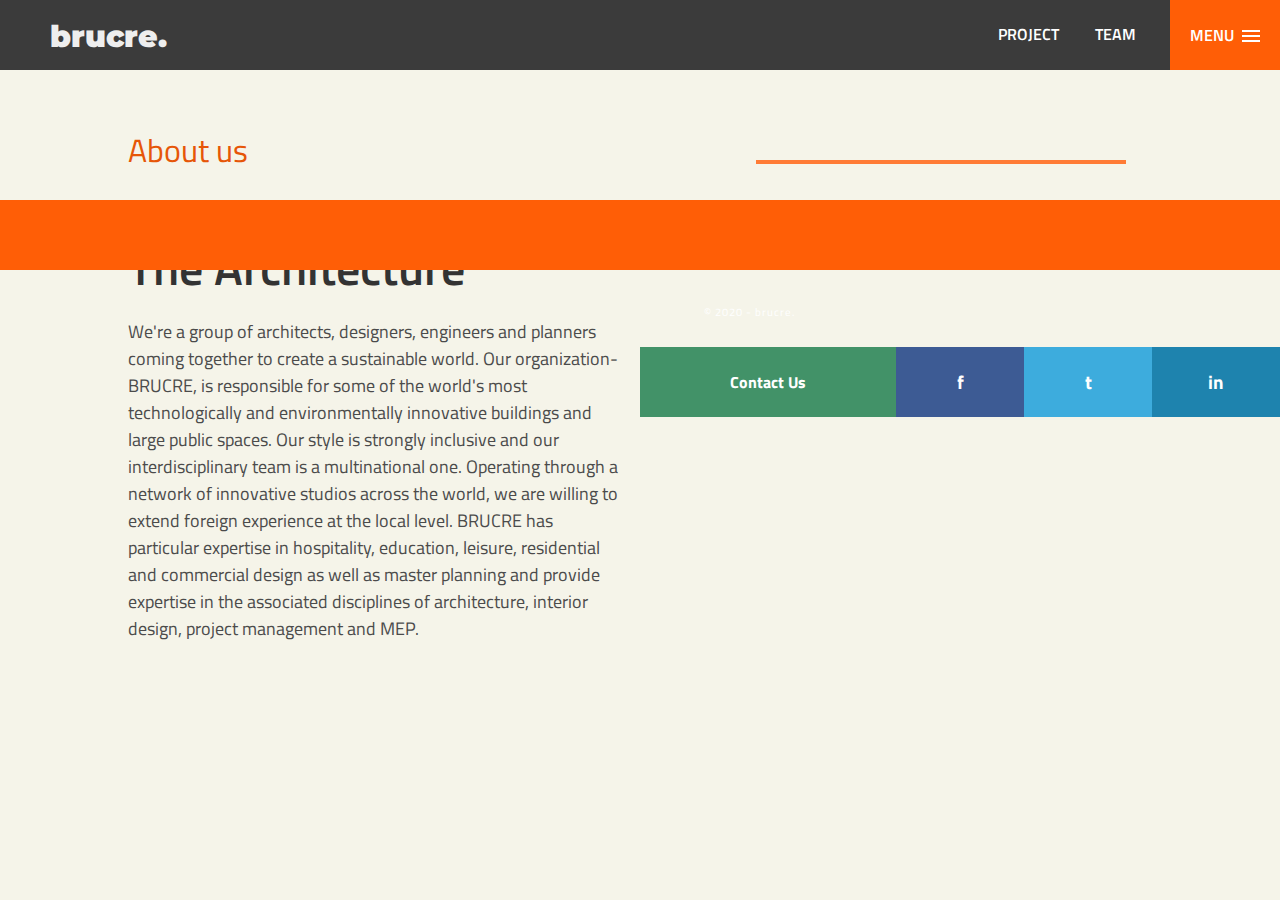
==== commit 2160e450: "Socials added in Contact" ====
--- a/aboutUs.html
+++ b/aboutUs.html
@@ -7,15 +7,14 @@
     <title>Brucre.</title>
 
     <!-- CSS  -->
-    <link href="https://fonts.googleapis.com/icon?family=Material+Icons" rel="stylesheet">
-    <link rel="stylesheet" href="https://cdnjs.cloudflare.com/ajax/libs/font-awesome/4.7.0/css/font-awesome.min.css">
+    <!-- <link href="https://fonts.googleapis.com/icon?family=Material+Icons" rel="stylesheet"> -->
     <link href="https://fonts.googleapis.com/css2?family=Montserrat:wght@200;900&display=swap" rel="stylesheet">
     <link href='http://fonts.googleapis.com/css?family=Titillium+Web:400,600,700' rel='stylesheet' type='text/css'>
     <link href="https://fonts.googleapis.com/css2?family=Archivo+Black&display=swap" rel="stylesheet">
     <!-- <link href="css/materialize.css" type="text/css" rel="stylesheet" media="screen,projection" /> -->
     <link rel="stylesheet" type="text/css" href="css/style.css" />
+    <link rel="stylesheet" type="text/css" href="css/aboutUs.css" />
     <link rel="stylesheet" type="text/css" href="css/contact.css" />
-    <link rel="stylesheet" type="text/css" href="css/aboutUs.css" />
     <link rel="stylesheet" type="text/css" href="css/team.css" />
     <link rel="stylesheet" type="text/css" href="css/slider.css" />
     <link rel="stylesheet" type="text/css" href="css/projects-index.css" />
@@ -68,10 +67,7 @@
                     <div class="inner-column">
                         <div class="image">
                             <img src="https://i.ibb.co/vQbkKj7/about.jpg" alt="">
-                            <div class="overlay-box">
-                                <div class="year-box"><span class="number">1</span>Year <br> Experience <br> Working
-                                </div>
-                            </div>
+
                         </div>
                     </div>
                 </div>
@@ -80,37 +76,6 @@
 
             </div>
         </section>
-        <div class="finished"><i class="fa fa-check"></i> Message Sent</div>
-        <div class="table" id="contact">
-            <div class="table-cell">
-                <div class="modal">
-                    <div class="frontside">
-                        <h1>Contact</h1>
-                        <div class="row">
-                            <div class="col twitter">
-                                <h2><i class="fa fa-twitter"></i></h2>
-                                Twitter
-                            </div></a>
-                            <div class="col dribbble">
-                                <h2><i class="fa fa-behance"></i></h2>Behance
-                            </div>
-                            <div class="col message">
-                                <h2><i class="fa fa-envelope-o"></i></h2>Message
-                            </div>
-                        </div>
-
-
-                    </div>
-                    <div class="backside">
-                        <div class="close"></div>
-                        <label>Name<input id="name" type="text" /></label>
-                        <label>Email Address<input type="email" /></label>
-                        <label>Message<textarea></textarea></label>
-                        <button>Send it!</button>
-                    </div>
-                </div>
-            </div>
-        </div>
 
         <!-- FOOTER -->
 
@@ -119,7 +84,7 @@
                 <p>&copy 2020 - brucre.</p>
             </div>
             <div class="social">
-                <a href="#" class="support">Contact Us</a>
+                <a href="contact.html" class="support">Contact Us</a>
                 <a href="#" class="face">f</a>
                 <a href="#" class="tweet">t</a>
                 <a href="#" class="linked">in</a>
--- a/css/aboutUs.css
+++ b/css/aboutUs.css
@@ -93,35 +93,7 @@
     display: block;
 }
 
-.image-column .inner-column .image .overlay-box {
-    position: absolute;
-    left: 40px;
-    bottom: 48px;
-}
 
-.image-column .inner-column .image .overlay-box .year-box {
-    position: relative;
-    color: #252525;
-    font-size: 24px;
-    font-weight: 700;
-    line-height: 1.4em;
-    padding-left: 125px;
-}
-
-.image-column .inner-column .image .overlay-box .year-box .number {
-    position: absolute;
-    left: 0px;
-    top: 0px;
-    width: 110px;
-    height: 110px;
-    color: #ff8c4f;
-    font-size: 68px;
-    font-weight: 700;
-    line-height: 105px;
-    text-align: center;
-    background-color: #ffffff;
-    border: 1px solid #000000;
-}
 
 @media (max-width: 600px) {
     .section-left {
--- a/css/contact.css
+++ b/css/contact.css
@@ -1,234 +1,185 @@
+/* @import url(https://fonts.googleapis.com/css?family=Open+Sans:100,300,400,600);
+@import url(http://weloveiconfonts.com/api/?family=brandico|entypo); */
+
+
+/* body {
+    font-family: 'Open Sans', sans-serif;
+    font-size: 100%;
+    background: #829292;
+} */
+
 *,
 *:before,
 *:after {
+    margin: 0;
+    padding: 0;
     box-sizing: border-box;
+    border: 0;
 }
 
-.table {
-    display: table;
-    width: 100%;
-    position: absoulte;
-    height: 100vh;
+ul {
+    list-style: none;
 }
 
-.table-cell {
-    display: table-cell;
-    vertical-align: middle;
-    position: relative;
-    -webkit-perspective: 1000px;
-    perspective: 1000px;
+a {
+    color: white;
+    text-decoration: none;
 }
 
-.modal {
-    position: relative;
-    -webkit-transform-style: preserve-3d;
-    transform-style: preserve-3d;
-    width: 600px;
-    height: 400px;
-    margin: 0 auto;
-    -webkit-transition: all 0.5s;
-    transition: all 0.5s;
+#browser {
+    margin: 10px auto;
+    color: white;
+    width: 60%;
+    -webkit-box-shadow: 2px 5px 15px rgba(0, 0, 0, 0.5);
+    -moz-box-shadow: 2px 5px 15px rgba(0, 0, 0, 0.5);
+    box-shadow: 2px 5px 15px rgba(0, 0, 0, 0.5);
 }
 
-.modal h1 {
+#browser-bar {
+    background: #394141;
+    width: 100%;
+    padding: 8px;
+    margin: 0 auto;
     font-weight: 300;
-    font-size: 40px;
-    text-align: center;
-    padding: 20px;
-    margin: 0;
-    background: #7CEAB4;
-    color: #fff;
+    font-size: 0.9em;
+    position: relative;
 }
 
-.modal .backside {
-    -webkit-transform: rotateX(180deg) rotateZ(-90deg);
-    transform: rotateX(180deg) rotateZ(-90deg);
-    background-color: #fff;
-    position: absolute;
-    padding: 40px;
-    height: 600px;
-    width: 400px;
-    top: 50%;
-    margin-top: -300px;
-    left: 50%;
-    margin-left: -200px;
-    z-index: 0;
-    box-shadow: 0 20px 60px rgba(122, 122, 105, 0.3);
-    -webkit-backface-visibility: hidden;
-    backface-visibility: hidden;
+#browser-bar p {
+    text-align: center;
 }
 
-.modal .backside .close {
-    position: absolute;
-    top: 10px;
-    right: 10px;
-    width: 30px;
-    height: 30px;
-    cursor: pointer;
+#browser-bar .circles {
+    border-radius: 10px;
+    height: 13px;
+    width: 13px;
+    background: #ff3434;
+    float: left;
+    margin-left: 7px;
+    margin-top: 3px;
 }
 
-.modal .backside .close:before,
-.modal .backside .close:after {
-    width: 2px;
-    left: 14px;
-    height: 20px;
-    position: absolute;
-    top: 5px;
-    display: block;
-    content: '';
-    background-color: #666666;
-    -webkit-transform: rotate(45deg);
-    transform: rotate(45deg);
+#browser-bar .circles:nth-of-type(2) {
+    background: #ffdd33;
 }
 
-.modal .backside .close:after {
-    -webkit-transform: rotate(-45deg);
-    transform: rotate(-45deg);
+#browser-bar .circles:nth-of-type(3) {
+    background: #67b678;
 }
 
-.modal .backside input,
-.modal .backside textarea {
-    width: 100%;
-    margin: 0;
-    -webkit-appearance: none;
-    border: 1px solid #dadad5;
-    border-radius: 3px;
-    outline: none;
-    padding: 10px;
-    font-size: 16px;
-    font-weight: normal;
-    line-height: 1.4;
-    margin: 5px 0 30px 0;
-    color: rgba(0, 0, 0, 0.85);
-    box-shadow: 0 0 0 #F2F2F0;
-    -webkit-transition: all 0.3s;
-    transition: all 0.3s;
+.arrow {
+    position: absolute;
+    right: 3px;
+    top: 6px;
+    font-size: 1.2em;
+    color: #8e9699;
 }
 
-.modal .backside input:focus,
-.modal .backside textarea:focus {
-    box-shadow: 0 5px 10px #f0f0ed;
+#content {
+    background: #454f4f;
 }
 
-.modal .backside textarea {
-    height: 210px;
-    resize: none;
-    line-height: 1.7;
+#content:after {
+    content: "";
+    display: table;
+    clear: both;
 }
 
-.modal .backside label {
-    font-size: 14px;
-    font-weight: bold;
-    color: rgba(0, 0, 0, 0.6);
-}
-
-.modal .backside button {
-    -webkit-appearance: none;
-    background-color: #7CEAB4;
-    color: #fff;
-    border: none;
-    width: 100%;
-    text-align: center;
-    line-height: 44px;
-    outline: none;
-}
-
-.modal .frontside {
-    -webkit-backface-visibility: hidden;
-    backface-visibility: hidden;
-    background: #fff;
-    box-shadow: 0 20px 60px rgba(122, 122, 105, 0.3);
-    position: absolute;
-    top: 0;
-    left: 0;
-    width: 100%;
+#content #left,
+#content #right {
     height: 100%;
 }
 
-.modal.flipped {
-    -webkit-transform: rotateX(180deg) rotateZ(-90deg);
-    transform: rotateX(180deg) rotateZ(-90deg);
+#content #right {
+    float: left;
+    width: 100%;
+    background: #454f4f;
+    font-size: 0.75em;
+    padding: 15px;
 }
 
-.modal.flipped .col {
-    cursor: default;
+@media all and (max-width: 780px) {
+    #content #right {
+        width: 100%;
+    }
+
+    #browser {
+      
+        width: 90%;
+    }
 }
 
-.row {
-    position: relative;
-    margin-top: 40px;
+#content #right p {
+    margin-bottom: 10px;
+    text-transform: uppercase;
 }
 
-.row:after {
-    content: '';
-    display: block;
-    clear: both;
-    position: relative;
+#content #right a:hover {
+    color: #51B2D6;
 }
 
-.col {
-    width: 33.333%;
-    float: left;
-    border-left: 1px solid #F2F2F0;
-    padding: 40px;
-    font-size: 16px;
-    font-weight: 600;
-    font-color: rgba(0, 0, 0, 0.85);
-    text-align: center;
-    cursor: pointer;
+#content #right #social {
+    display: table;
+    width: 120px;
+    font-size: 25px;
 }
 
-.col:first-child {
-    border-color: transparent;
+#content #right .social {
+    display: table-cell;
+    text-align: left;
 }
 
-.col h2 {
-    font-size: 72px;
-    margin: 0;
-    margin-bottom: 32px;
-    color: rgba(0, 0, 0, 0.6);
-    padding: 0;
-    line-height: 64px;
+#content #right form {
+    border-top: solid thin #8e9699;
+    border-bottom: solid thin #8e9699;
+    margin: 20px 0;
+    padding: 20px 0;
 }
 
-.col:hover {
-    cursor: pointer;
+#content #right form input,
+#content #right form textarea {
+    background: #394141;
+    padding: 8px;
+    margin-bottom: 8px;
+    width: 100%;
+    color: white;
 }
 
-.col:hover h2 {
-    color: rgba(0, 0, 0, 0.75);
+#content #right form input:last-of-type,
+#content #right form textarea:last-of-type {
+    margin-bottom: 0;
 }
 
-.finished {
-    width: 200px;
-    height: 40px;
-    line-height: 40px;
-    color: #1cb168;
-    font-weight: 600;
-    font-size: 16px;
-    opacity: 0;
-    top: 50%;
-    margin-top: -20px;
-    left: 50%;
-    margin-left: -100px;
-    -webkit-transition: opacity 1s;
-    transition: opacity 1s;
-    position: absolute;
-    text-align: center;
+#content #right form input[type='submit'],
+#content #right form textarea[type='submit'] {
+    background: #7BC087;
+    width: 100%;
+    color: white;
+    margin-top: 5px;
 }
 
-.finished.show {
-    opacity: 1;
+#content #right form input[type='submit']:hover,
+#content #right form textarea[type='submit']:hover {
+    background: #58b068;
+    -webkit-box-shadow: 1px 1px 2px rgba(0, 0, 0, 0.5);
+    -moz-box-shadow: 1px 1px 2px rgba(0, 0, 0, 0.5);
+    box-shadow: 1px 1px 2px rgba(0, 0, 0, 0.5);
 }
 
-@media screen and (max-width: 768px) {
-    .modal {
-        width: 90%;
-        height: 60%;
-    }
+#content #right form input[type='textarea'],
+#content #right form textarea[type='textarea'] {
+    min-height: 75px;
+    vertical-align: text-top;
+}
 
-    .col h2 {
-        font-size: 45px;
+#content #right p.other {
+    font-size: 0.7;
+    margin-bottom: 5px;
+    text-transform: lowercase;
+    font-weight: 100;
+}
 
-    }
+#content #right p.other,
+#content #right p.other a {
+    color: #8e9699;
 }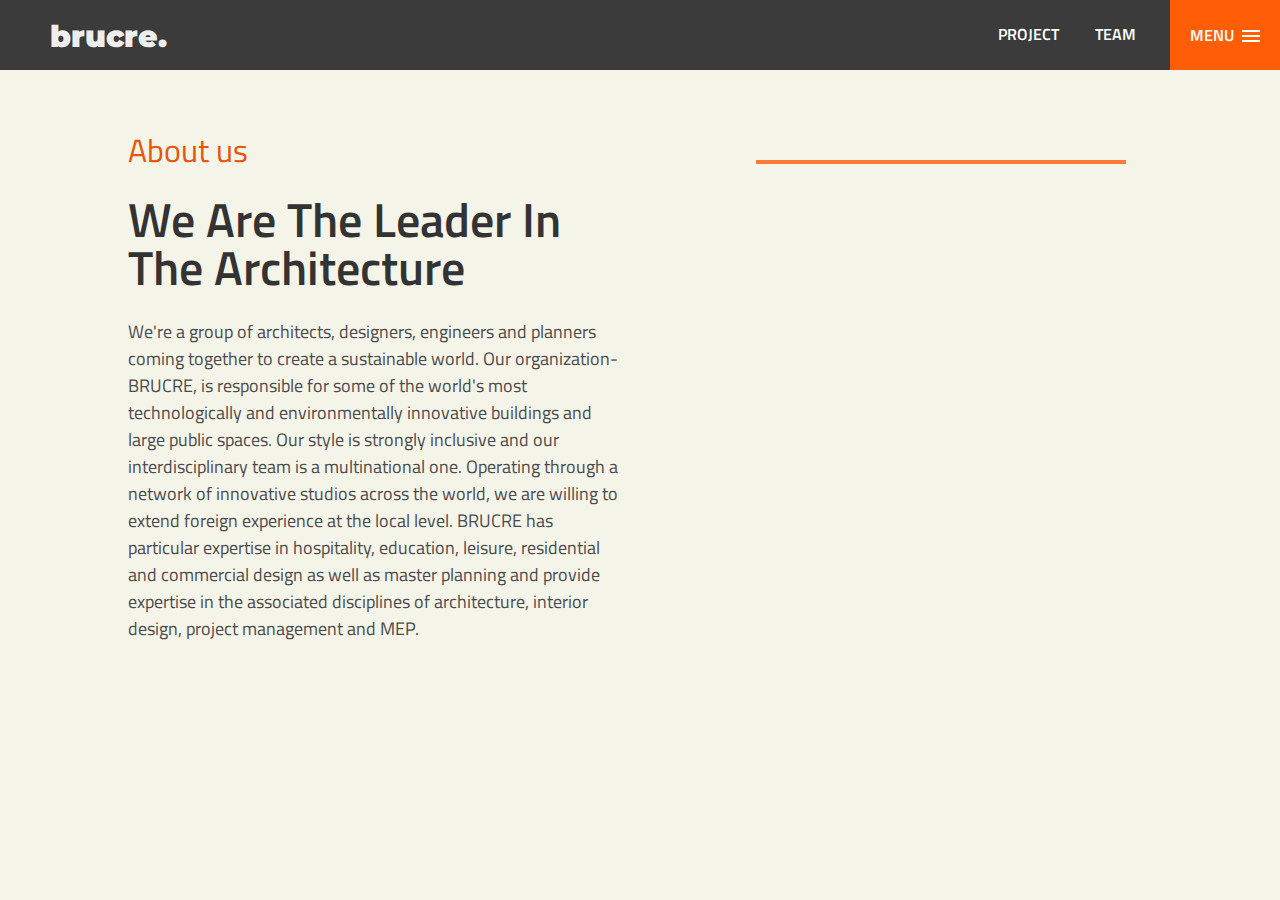
==== commit 90a9319d: "favicon added" ====
--- a/aboutUs.html
+++ b/aboutUs.html
@@ -5,9 +5,14 @@
     <meta http-equiv="Content-Type" content="text/html; charset=UTF-8" />
     <meta name="viewport" content="width=device-width, initial-scale=1, maximum-scale=1.0" />
     <title>Brucre.</title>
-
+  <!-- favicon -->
+  <link rel="apple-touch-icon" sizes="180x180" href="img/favicon/apple-touch-icon.png">
+  <link rel="icon" type="image/png" sizes="32x32" href="img/favicon/favicon-32x32.png">
+  <link rel="icon" type="image/png" sizes="16x16" href="img/favicon/favicon-16x16.png">
+  <link rel="manifest" href="img/favicon/site.webmanifest">
     <!-- CSS  -->
-    <!-- <link href="https://fonts.googleapis.com/icon?family=Material+Icons" rel="stylesheet"> -->
+    <link href="https://fonts.googleapis.com/icon?family=Material+Icons" rel="stylesheet">
+    <link rel="stylesheet" href="https://cdnjs.cloudflare.com/ajax/libs/font-awesome/4.7.0/css/font-awesome.min.css">
     <link href="https://fonts.googleapis.com/css2?family=Montserrat:wght@200;900&display=swap" rel="stylesheet">
     <link href='http://fonts.googleapis.com/css?family=Titillium+Web:400,600,700' rel='stylesheet' type='text/css'>
     <link href="https://fonts.googleapis.com/css2?family=Archivo+Black&display=swap" rel="stylesheet">
@@ -40,7 +45,6 @@
     <main class="cd-main-content">
 
         <!-- put your content here -->
-
         <section class="contain">
             <div class="section-left">
                 <div>
@@ -71,26 +75,11 @@
                         </div>
                     </div>
                 </div>
+            </div>
+
+        </section>
 
 
-
-            </div>
-        </section>
-
-        <!-- FOOTER -->
-
-        <footer>
-            <div class="copyright">
-                <p>&copy 2020 - brucre.</p>
-            </div>
-            <div class="social">
-                <a href="contact.html" class="support">Contact Us</a>
-                <a href="#" class="face">f</a>
-                <a href="#" class="tweet">t</a>
-                <a href="#" class="linked">in</a>
-            </div>
-        </footer>
-        <!-- END - FOOTER -->
     </main> <!-- cd-main-content -->
 
     <nav id="cd-lateral-nav">
@@ -129,7 +118,6 @@
         </div> <!-- socials -->
     </nav>
 
-
     <!--  Scripts-->
 
     <script src="https://ajax.googleapis.com/ajax/libs/jquery/3.5.1/jquery.min.js"></script>
--- a/css/aboutUs.css
+++ b/css/aboutUs.css
@@ -1,5 +1,6 @@
 .contain {
     /* margin: 100px auto; */
+    /* margin-bottom: 1000px; */
     padding: 5% 10%;
 }
 
@@ -105,7 +106,7 @@
     }
 
     .image-column {
-        padding: 0;
+        /* padding: 0; */
     }
 
 }--- a/css/footer.css
+++ b/css/footer.css
@@ -1,105 +1,84 @@
-@import url(https://fonts.googleapis.com/css?family=Raleway);
-
-/* Colors */
-* {
-    margin: 0;
-    padding: 0;
-    -moz-box-sizing: border-box;
-    -webkit-box-sizing: border-box;
-    box-sizing: border-box;
-}
-
 
 
 footer {
+  width: 100%;
+  display: inline-block;
+  margin: 2em 0;
+  height: 70px;
+  background-color: #ff5e06;
+}
+footer .copyright {
+  width: 50%;
+  float: left;
+}
+@media (max-width: 600px) {
+  footer .copyright {
     width: 100%;
-    display: inline-block;
-    margin: 0 0 !important;
-    padding: 0 !important;
-    height: 70px;
-    background-color: #ff5e06;
-    transform: translateY(2px);
+  }
 }
-
-footer .copyright {
-    width: 50%;
-    float: left;
+footer .copyright p {
+  padding-left: 10%;
+  color: white;
+  font-size: 0.7em;
+  line-height: 70px;
+  text-transform: capitalize;
+  letter-spacing: 1px;
 }
-
 @media (max-width: 600px) {
-    footer .copyright {
-        width: 100%;
-    }
+  footer .copyright p {
+    text-align: center;
+    padding: 0;
+  }
 }
-
-footer .copyright p {
-    padding-left: 10%;
-    color: white;
-    font-size: 0.7em;
-    line-height: 70px;
-    /* text-transform: capitalize; */
-    letter-spacing: 1px;
+footer .social {
+  width: 50%;
+  float: right;
 }
-
 @media (max-width: 600px) {
-    footer .copyright p {
-        text-align: center;
-        padding: 0;
-    }
+  footer .social {
+    width: 100%;
+  }
 }
-
-footer .social {
-    width: 50%;
-    float: right;
+footer .social a {
+  float: left;
+  line-height: 70px;
+  text-decoration: none;
+  color: white;
+  text-align: center;
+  font-weight: bold;
+  -moz-transition: all, 0.3s;
+  -o-transition: all, 0.3s;
+  -webkit-transition: all, 0.3s;
+  transition: all, 0.3s;
 }
-
-@media (max-width: 600px) {
-    footer .social {
-        width: 100%;
-    }
-}
-
-footer .social a {
-    float: left;
-    line-height: 70px;
-    text-decoration: none;
-    color: white;
-    text-align: center;
-    font-weight: bold;
-    -moz-transition: all, 0.3s;
-    -o-transition: all, 0.3s;
-    -webkit-transition: all, 0.3s;
-    transition: all, 0.3s;
-}
-
 footer .social a:hover {
-    background-color: #222;
-    -moz-transition: all, 0.3s;
-    -o-transition: all, 0.3s;
-    -webkit-transition: all, 0.3s;
-    transition: all, 0.3s;
+  background-color: #222;
+  -moz-transition: all, 0.3s;
+  -o-transition: all, 0.3s;
+  -webkit-transition: all, 0.3s;
+  transition: all, 0.3s;
 }
 
 .linked {
-    background-color: #1E83AE;
-    font-size: 1.2em;
-    width: 20%;
+  background-color: #1E83AE;
+  font-size: 1.2em;
+  width: 20%;
 }
 
 .face {
-    background-color: #3D5B94;
-    font-size: 1.2em;
-    width: 20%;
+  background-color: #3D5B94;
+  font-size: 1.2em;
+  width: 20%;
 }
 
 .tweet {
-    background-color: #3DACDD;
-    font-size: 1.2em;
-    width: 20%;
+  background-color: #3DACDD;
+  font-size: 1.2em;
+  width: 20%;
 }
 
 .support {
-    background-color: #429268;
-    font-size: 1em;
-    width: 40%;
-}+  background-color: #6dcd9a;
+  font-size: 0.8em;
+  width: 40%;
+}
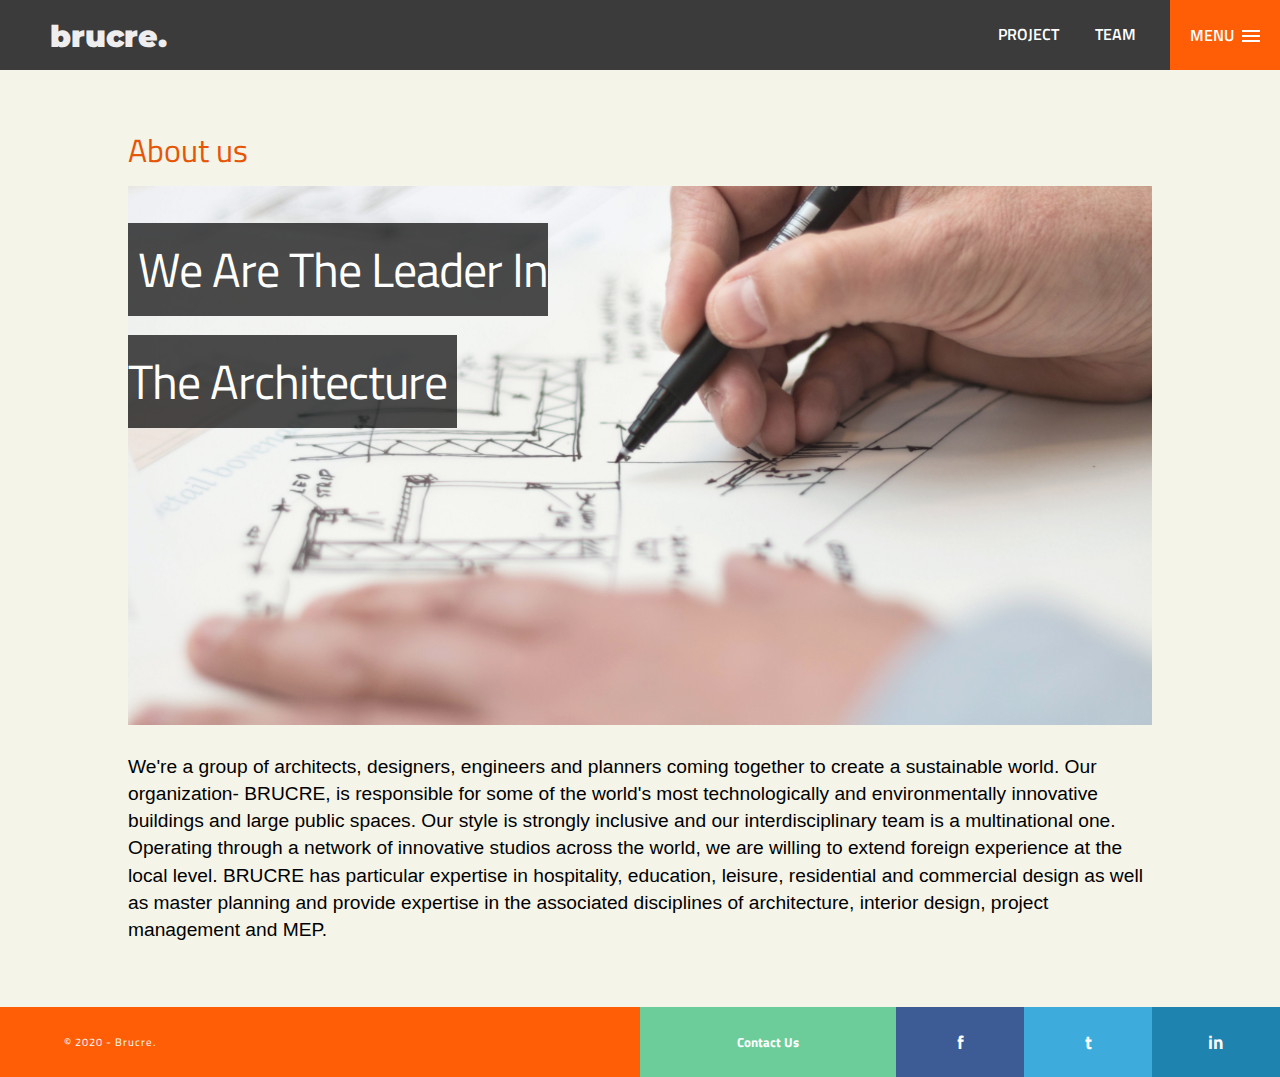
==== commit e6aa83c4: "About Us updated" ====
--- a/aboutUs.html
+++ b/aboutUs.html
@@ -5,11 +5,11 @@
     <meta http-equiv="Content-Type" content="text/html; charset=UTF-8" />
     <meta name="viewport" content="width=device-width, initial-scale=1, maximum-scale=1.0" />
     <title>Brucre.</title>
-  <!-- favicon -->
-  <link rel="apple-touch-icon" sizes="180x180" href="img/favicon/apple-touch-icon.png">
-  <link rel="icon" type="image/png" sizes="32x32" href="img/favicon/favicon-32x32.png">
-  <link rel="icon" type="image/png" sizes="16x16" href="img/favicon/favicon-16x16.png">
-  <link rel="manifest" href="img/favicon/site.webmanifest">
+    <!-- favicon -->
+    <link rel="apple-touch-icon" sizes="180x180" href="img/favicon/apple-touch-icon.png">
+    <link rel="icon" type="image/png" sizes="32x32" href="img/favicon/favicon-32x32.png">
+    <link rel="icon" type="image/png" sizes="16x16" href="img/favicon/favicon-16x16.png">
+    <link rel="manifest" href="img/favicon/site.webmanifest">
     <!-- CSS  -->
     <link href="https://fonts.googleapis.com/icon?family=Material+Icons" rel="stylesheet">
     <link rel="stylesheet" href="https://cdnjs.cloudflare.com/ajax/libs/font-awesome/4.7.0/css/font-awesome.min.css">
@@ -45,13 +45,20 @@
     <main class="cd-main-content">
 
         <!-- put your content here -->
-        <section class="contain">
-            <div class="section-left">
+        <section class="#about">
+
+            <div class="contain">
+                <h1 class="about-title">About us</h1>
+                <img src="img/about.jpg" alt="" srcset="">
+                <h6>
+                    <span>We Are The Leader In
+                        <br />
+                        The Architecture</span>
+                </h6>
+
                 <div>
-                    <h1 class="about-title">About us</h1>
-                    <h1 class="about-heading">
-                        We Are The Leader In The Architecture
-                    </h1>
+
+
                     <h1 class="about-body">
                         We're a group of architects, designers, engineers and planners coming together to create a
                         sustainable world. Our organization- BRUCRE, is responsible for some of the world's most
@@ -65,23 +72,26 @@
                 </div>
 
             </div>
-            <div class="section-right ">
-                <!--Image Column-->
-                <div class="image-column">
-                    <div class="inner-column">
-                        <div class="image">
-                            <img src="https://i.ibb.co/vQbkKj7/about.jpg" alt="">
-
-                        </div>
-                    </div>
-                </div>
-            </div>
 
         </section>
 
 
     </main> <!-- cd-main-content -->
 
+    <!-- FOOTER -->
+
+    <footer>
+        <div class="copyright">
+            <p>&copy 2020 - brucre.</p>
+        </div>
+        <div class="social">
+            <a href="contact.html" class="support">Contact Us</a>
+            <a href="#" class="face">f</a>
+            <a href="#" class="tweet">t</a>
+            <a href="#" class="linked">in</a>
+        </div>
+    </footer>
+    <!-- END - FOOTER -->
     <nav id="cd-lateral-nav">
         <ul class="cd-navigation">
             <li class="item-has-children">
@@ -106,7 +116,7 @@
         <ul class="cd-navigation cd-single-item-wrapper">
             <li><a href="team.html">Team</a></li>
             <li><a href="aboutUs.html">About Us</a></li>
-            <li><a href="aboutUs.html#contact">Contact Us</a></li>
+            <li><a href="contact.html">Contact Us</a></li>
 
         </ul> <!-- cd-single-item-wrapper -->
 
--- a/css/aboutUs.css
+++ b/css/aboutUs.css
@@ -1,30 +1,9 @@
 .contain {
-    /* margin: 100px auto; */
-    /* margin-bottom: 1000px; */
+    position: relative;
+    width: 100%;
     padding: 5% 10%;
 }
 
-.section-left {
-    padding: 0;
-    width: 50%;
-    float: left;
-}
-
-.section-right {
-    padding: 0;
-    width: 50%;
-    float: right;
-}
-
-@media (max-width: 600px) {
-    .section-left {
-        width: 100%;
-    }
-
-    .section-right {
-        width: 100%;
-    }
-}
 
 .about-title {
     font-size: 2rem !important;
@@ -33,80 +12,67 @@
 
 }
 
-.about-heading {
-    padding: 2% 5%;
-    padding-left: 0;
-    font-size: 3rem !important;
+
+.about-body {
+    margin-top: 26px;
+    color: rgb(0, 0, 0);
+    font-size: 1.2rem;
+    line-height: 1.7rem;
+    /* font-family: 'Montserrat', sans-serif !important; */
+    font-family: -apple-system, BlinkMacSystemFont, 'Segoe UI', Roboto, Oxygen, Ubuntu, Cantarell, 'Open Sans', 'Helvetica Neue', sans-serif;
+    font-weight: 200;
+
+}
+
+img {
+    width: 100%;
+    height: auto;
+    opacity: 0.9;
+}
+
+.centered-text {
+    position: absolute;
+    top: 50%;
+    left: 50%;
+    transform: translate(-50%, -50%);
+}
+
+h6 {
+
+    position: absolute;
+    top: 3em;
+    left: 20;
+    width: 70%;
+    font-size: 3em !important;
     font-weight: 600;
     color: rgb(51, 51, 51);
 }
 
-.about-body {
-    padding: 3%;
-    padding-left: 0;
-    color: rgb(75, 75, 75);
-    font-size: 1.1rem !important;
-    line-height: normal;
-
+h6 span {
+    color: white;
+    font: bold 24px/45px;
+    line-height: 7rem;
+    letter-spacing: -1px;
+    background: rgb(0, 0, 0);
+    /* fallback color */
+    background: rgba(0, 0, 0, 0.7);
+    padding: 10px;
 }
 
+@media all and (max-width: 780px) {
+    .contain {
+        padding: 5%;
 
-.image-column {
-    padding: 5%;
-    position: relative;
-    margin-bottom: 50px;
-}
+    }
 
-.image-column .inner-column {
-    position: relative;
-    padding: 40px 40px 0px 0px;
-    margin-left: 50px;
-}
-
-.image-column .inner-column:after {
-    position: absolute;
-    content: '';
-    right: 0px;
-    top: 0px;
-    left: 40px;
-    bottom: 100px;
-    z-index: -1;
-    border: 2px solid #ff7b35;
-}
-
-.image-column .inner-column .image {
-    position: relative;
-}
-
-.image-column .inner-column .image:before {
-    position: absolute;
-    content: '';
-    left: -50px;
-    bottom: -50px;
-    width: 299px;
-    height: 299px;
-    background: url(img/pattern-2.png) no-repeat;
-}
-
-.image-column .inner-column .image img {
-    position: relative;
-    width: 100%;
-    display: block;
-}
+    h6 {
+        top: 20vh;
 
 
-
-@media (max-width: 600px) {
-    .section-left {
-        width: 100%;
+        font-size: 1.5rem !important;
     }
 
-    .section-right {
-        width: 100%;
+    h6 span {
+        line-height: 2.8em;
     }
-
-    .image-column {
-        /* padding: 0; */
-    }
-
 }--- a/css/contact.css
+++ b/css/contact.css
@@ -47,6 +47,7 @@
 
 #browser-bar p {
     text-align: center;
+    transform: translateX(-30px);
 }
 
 #browser-bar .circles {
